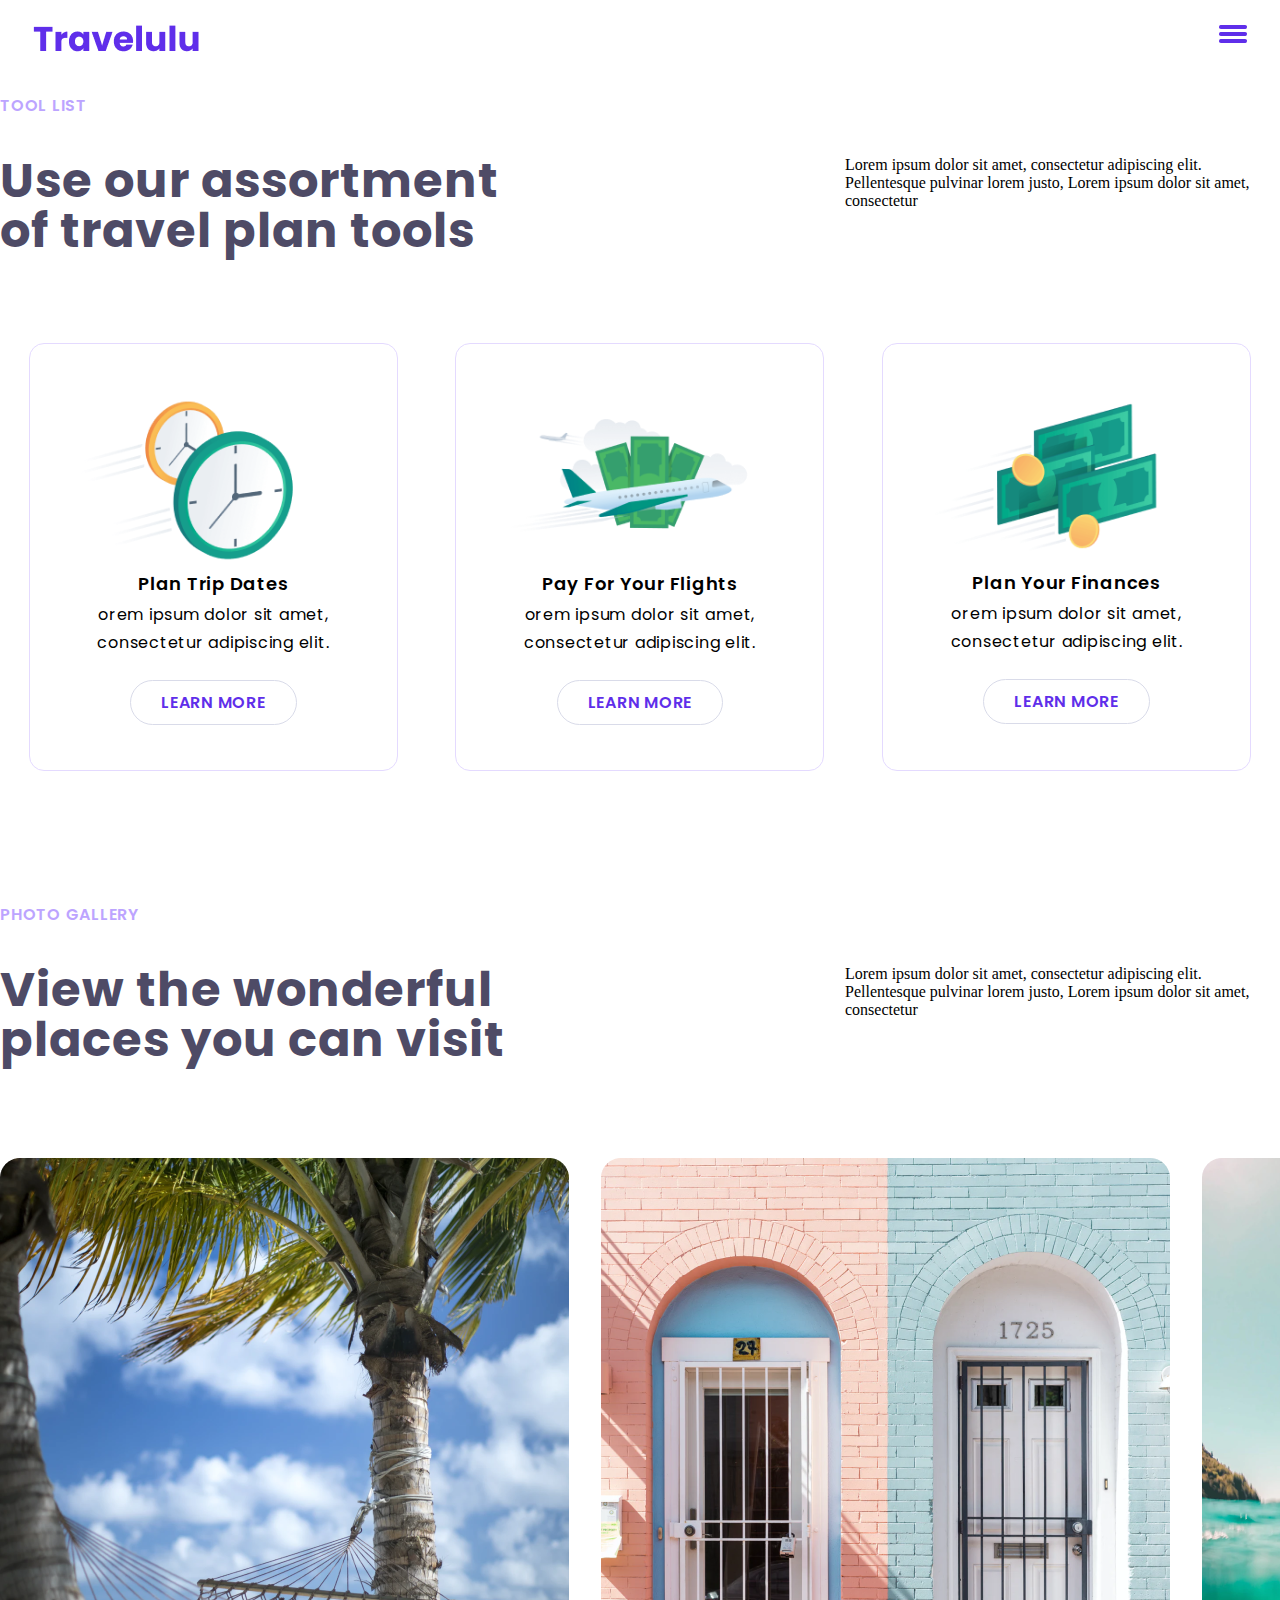
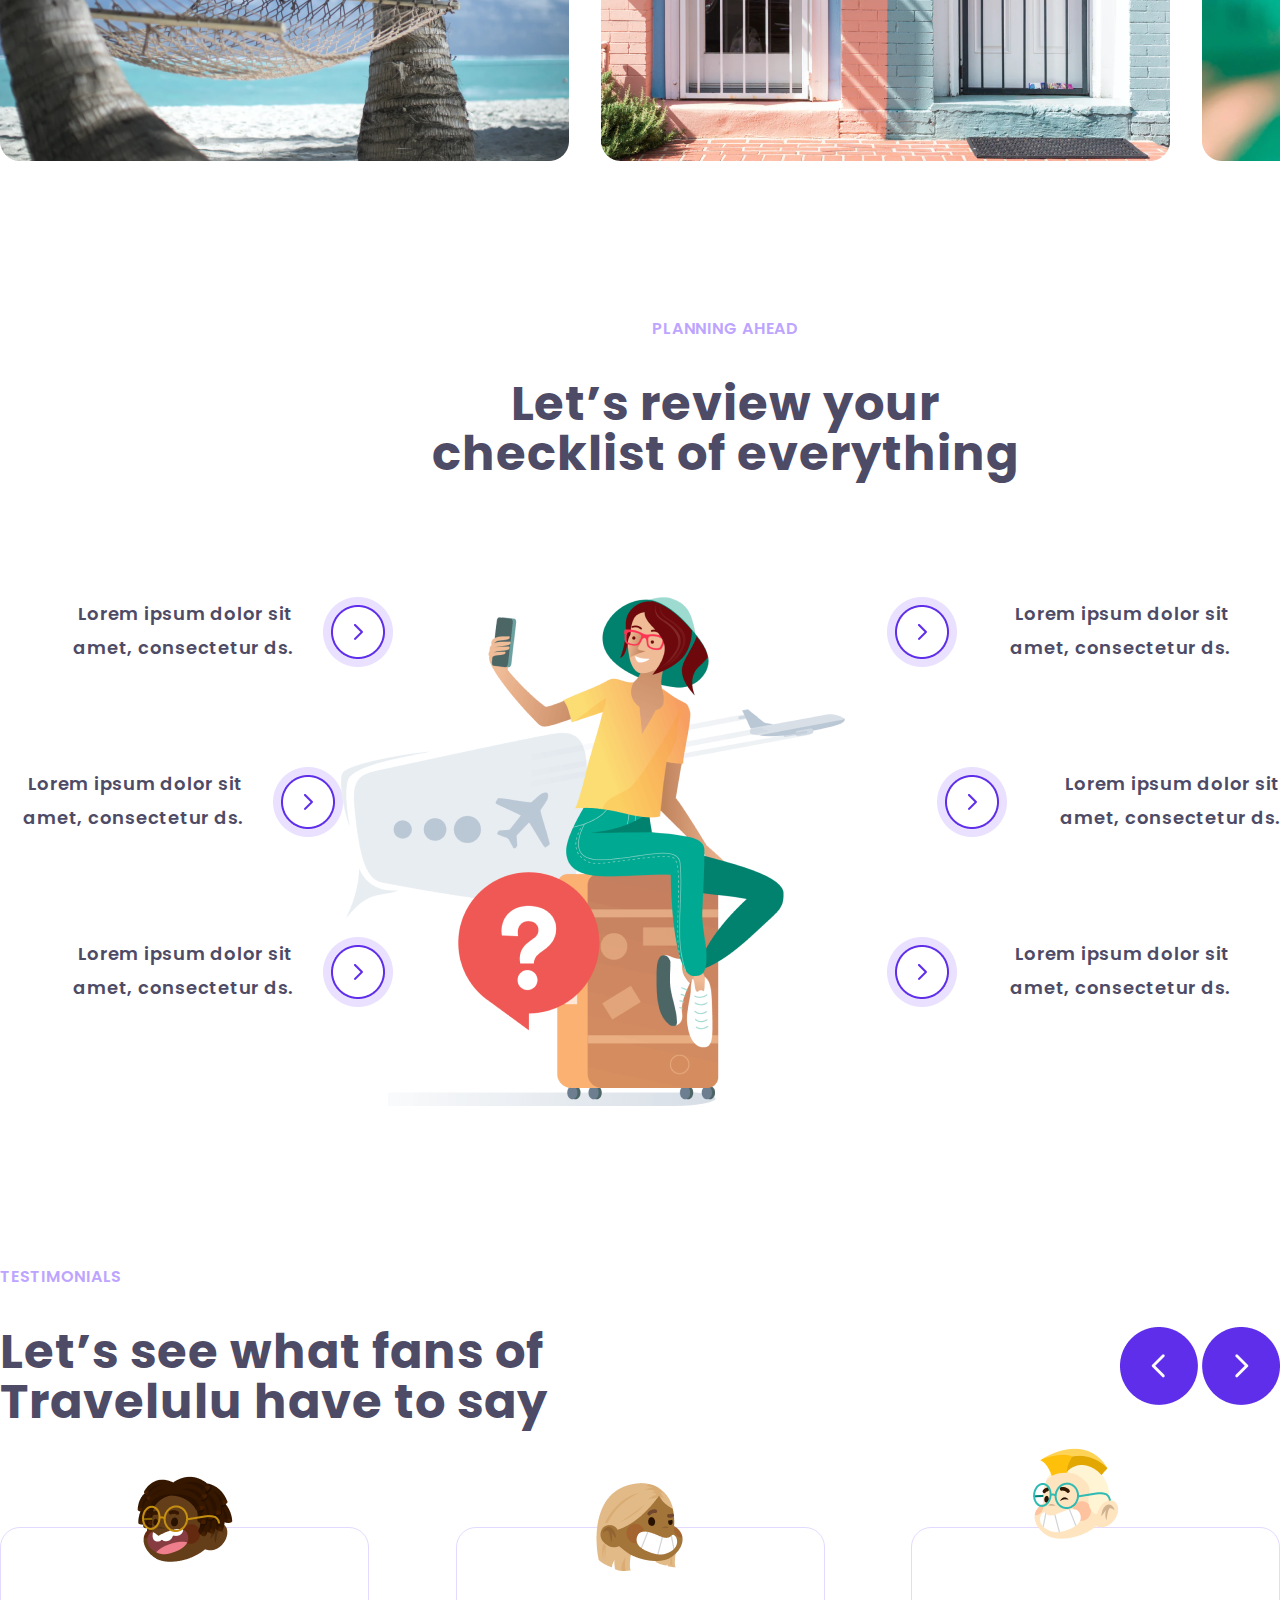
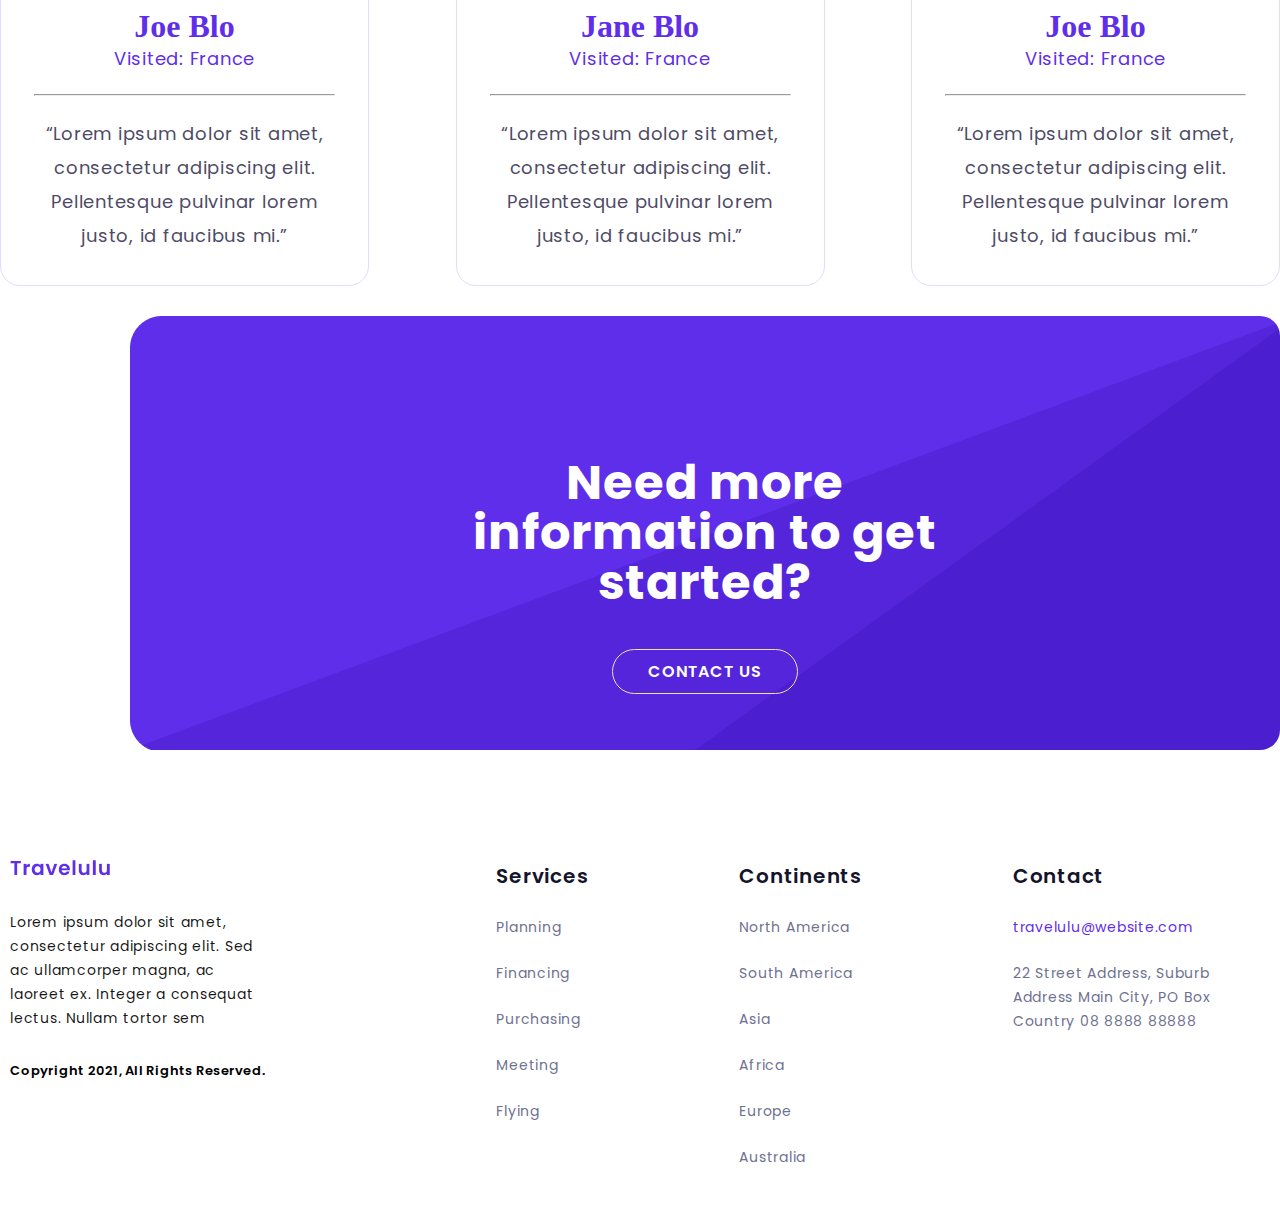
==== index.html @ a47defc5 "first commit" ====
<!DOCTYPE html>
<html lang="en">
  <head>
    <meta charset="UTF-8" />
    <meta name="viewport" content="width=device-width, initial-scale=1.0" />
    <title>Document</title>
    <link rel="preconnect" href="https://fonts.googleapis.com" />
    <link rel="preconnect" href="https://fonts.gstatic.com" crossorigin />
    <link
      href="https://fonts.googleapis.com/css2?family=Poppins:ital,wght@0,100;0,200;0,300;0,400;0,500;0,600;0,700;0,800;0,900;1,100;1,200;1,300;1,400;1,500;1,600;1,700;1,800;1,900&display=swap"
      rel="stylesheet"
    />
    <link
      rel="stylesheet"
      href="https://cdnjs.cloudflare.com/ajax/libs/font-awesome/6.5.2/css/all.min.css "
    />
    <link rel="stylesheet" href="./style.css" />
  </head>
  <body>
    <header>
      <div class="container">
        <nav class="header__nav">
          <img src="./img/Traveluluheader logo.png" alt="header logo" />
          <img src="./img/Menunav icon.png" alt="nav img" height="18px" />
        </nav>
      </div>
    </header>
    <!-- <main>
      <div class="container">
        <section class="plan">
          <div class="plan__content">
            <h1 class="plan__text">Plan your next big trip overseas.</h1>
            <a style="margin-right: 25px" class="plan__link" href="#"
              >BEGIN PLANS</a
            >
            <a class="plan__link" href="#">REVIEW PLANS</a>
          </div>
          <div class="plan__img-div">
            <img
              class="plan__img"
              src="./img/Boardinghome picture.png"
              alt="home picture"
              width="1090px"
            />
          </div>
        </section>
        <!- responsiv  -->
    <!-- <div class="plan__responsiv">
          <h1 class="plan__text">Plan your next big trip overseas.</h1>
          <div class="plan__responsiv-link">
            <a style="margin-right: 25px" class="plan__link" href="#"
              >BEGIN PLANS</a
            >
            <a class="plan__link" href="#">REVIEW PLANS</a>
          </div>
        </div> -->
    <!-- travel  -->

    <!-- <section class="travel">
          <div class="travel__menu">
            <div class="travel__icon">
              <img
                class="travel__img"
                src="./img/AirplaneTiltsamalyot.png"
                alt="samalyot icon"
              />
            </div>
            <div>
              <h1 class="travel__text">23,973</h1>
              <p class="travel__text--title">
                Travel to over 23 thousand locations around the world.
              </p>
            </div>
          </div>
          <div class="travel__menu">
            <div class="travel__icon">
              <img
                class="travel__img"
                src="./img/GlobeHemisphereEastglobbal.png"
                alt="googleapis icon"
              />
            </div>
            <div>
              <h1 class="travel__text">23,973</h1>
              <p class="travel__text--title">
                Read tens of thousands of reviews of destinations.
              </p>
            </div>
          </div>
          <div class="travel__menu">
            <div class="travel__icon">
              <img
                class="travel__img"
                src="./img/Bicycle.png"
                alt="Bicycle icon"
              />
            </div>
            <div>
              <h1 class="travel__text">23,973</h1>
              <p class="travel__text--title">
                Visited by millions of travellers every single day.
              </p>
            </div>
          </div>
        </section> -->
    <!-- </div>
    </main>  -->
    <!-- tool-list  -->
    <section class="tool-list">
      <div class="container">
        <p class="tool-list-comment">TOOL LIST</p>
        <div class="tool-list-content">
          <h1 class="tool-list__text">
            Use our assortment of travel plan tools
          </h1>
          <p class="tool-list-title">
            Lorem ipsum dolor sit amet, consectetur adipiscing elit.
            Pellentesque pulvinar lorem justo, Lorem ipsum dolor sit amet,
            consectetur
          </p>
        </div>
        <div class="trevel-plan">
          <div class="trevel-plan-tools">
            <img
              class="trevel-plan-tools-img"
              src="./img/time (3).png"
              alt="time img"
              width="280px"
            />
            <h1 class="trevel-plan-tools-text">Plan Trip Dates</h1>
            <p class="trevel-plan-tools-title">
              orem ipsum dolor sit amet, consectetur adipiscing elit.
            </p>
            <a class="trevel-plan-tools-link" href="#">LEARN MORE</a>
          </div>
          <div class="trevel-plan-tools">
            <img
              class="trevel-plan-tools-img"
              src="./img/plane-and-money.png"
              alt="plane-and-money"
              width="280px"
            />
            <h1 class="trevel-plan-tools-text">Pay For Your Flights</h1>
            <p class="trevel-plan-tools-title">
              orem ipsum dolor sit amet, consectetur adipiscing elit.
            </p>
            <a class="trevel-plan-tools-link" href="#">LEARN MORE</a>
          </div>
          <div class="trevel-plan-tools">
            <img
              class="trevel-plan-tools-img"
              src="./img/money.png"
              alt="money"
              width="280px"
            />
            <h1 class="trevel-plan-tools-text">Plan Your Finances</h1>
            <p class="trevel-plan-tools-title">
              orem ipsum dolor sit amet, consectetur adipiscing elit.
            </p>
            <a class="trevel-plan-tools-link" href="#">LEARN MORE</a>
          </div>
        </div>
      </div>
    </section>
    <section class="PHOTO-GALLERY">
      <div class="container">
        <p class="PHOTO-GALLERY-comment">PHOTO GALLERY</p>
        <div class="PHOTO-GALLERY__content">
          <h1 class="PHOTO-GALLERY__text">
            View the wonderful places you can visit
          </h1>
          <p class="PHOTO-GALLERY__title">
            Lorem ipsum dolor sit amet, consectetur adipiscing elit.
            Pellentesque pulvinar lorem justo, Lorem ipsum dolor sit amet,
            consectetur
          </p>
        </div>

        <div class="galleriya">
          <img src="./img/Rectangle 12TREE.png" alt="NETURAL " />
          <img src="./img/Rectangle 13EWIK.png" alt="DOORS" />
          <img src="./img/Rectangle 16RASM.png" alt="HALF PICTURE" />
          <img src="#" alt="" />
        </div>
      </div>
    </section>
    <!-- PLANNING AHEAD  -->
    <section class="PLANNING-AHEAD">
      <div class="container">
        <div class="PLANNING-AHEAD__content">
          <h3 class="PLANNING-AHEAD__text-h3">PLANNING AHEAD</h3>
          <h1 class="PLANNING-AHEAD__text-h1">
            Let’s review your checklist of everything
          </h1>
        </div>
        <div class="checklist">
          <div class="checklist__menu-div">
            <div class="checklist__menu-content">
              <p class="checklist-text">
                Lorem ipsum dolor sit amet, consectetur ds.
              </p>
              <img src="./img/Button with Icon Onlyicon.png" alt="icon" />
            </div>
            <div class="checklist__menu-content-2">
              <p class="checklist-text">
                Lorem ipsum dolor sit amet, consectetur ds.
              </p>
              <img
                class="checklist-icon"
                src="./img/Button with Icon Onlyicon.png"
                alt="icon"
              />
            </div>
            <div class="checklist__menu-content">
              <p class="checklist-text">
                Lorem ipsum dolor sit amet, consectetur ds.
              </p>
              <img src="./img/Button with Icon Onlyicon.png" alt="icon" />
            </div>
          </div>
          <div>
            <img class="checklist__img" src="./img/airhelp.png" alt="airhelp" />
          </div>
          <div class="checklist__menu-div">
            <div class="checklist__menu-content-2">
              <img src="./img/Button with Icon Onlyicon.png" alt="icon" />
              <p class="checklist-text">
                Lorem ipsum dolor sit amet, consectetur ds.
              </p>
            </div>
            <div class="checklist__menu-content">
              <img
                class="checklist-icon"
                src="./img/Button with Icon Onlyicon.png"
                alt="icon"
              />
              <p class="checklist-text">
                Lorem ipsum dolor sit amet, consectetur ds.
              </p>
            </div>
            <div class="checklist__menu-content-2">
              <img src="./img/Button with Icon Onlyicon.png" alt="icon" />
              <p class="checklist-text">
                Lorem ipsum dolor sit amet, consectetur ds.
              </p>
            </div>
          </div>
        </div>
      </div>
    </section>
    <section class="TESTIMONIALS">
      <div class="container">
        <h3 class="TESTIMONIALS__content-text-h3">TESTIMONIALS</h3>
        <div class="TESTIMONIALS__content">
          <h1 class="TESTIMONIALS__content-text">
            Let’s see what fans of Travelulu have to say
          </h1>
          <div class="TESTIMONIALS-div">
            <img
              class="TESTIMONIALS__img"
              src="./img/Button with Icon Onlyyumaloq.png"
              alt="nimadir"
            />
            <img
              class="TESTIMONIALS__img"
              src="./img/Button with Icon Onlydoira.png"
              alt="nimadir"
            />
          </div>
        </div>
        <div class="visited">
          <div class="visited__content">
            <img
              class="avatar__img"
              src="./img/Avatar faceavatar joe.png"
              alt="avatar joe"
            />
            <h1 class="visited__text">Joe Blo</h1>
            <p class="visited__title">Visited: France</p>
            <hr class="visited__hr" />
            <p class="visited__title-lorem">
              “Lorem ipsum dolor sit amet, consectetur adipiscing elit.
              Pellentesque pulvinar lorem justo, id faucibus mi.”
            </p>
          </div>
          <div class="visited__content">
            <img
              class="avatar__img"
              src="./img/Avatar face 2girl.png"
              alt="avatar joe"
            />
            <h1 class="visited__text">Jane Blo</h1>
            <p class="visited__title">Visited: France</p>
            <hr class="visited__hr" />
            <p class="visited__title-lorem">
              “Lorem ipsum dolor sit amet, consectetur adipiscing elit.
              Pellentesque pulvinar lorem justo, id faucibus mi.”
            </p>
          </div>
          <div class="visited__content">
            <img
              class="avatar__img"
              src="./img/Avatar 3.png"
              alt="avatar joe"
            />
            <h1 class="visited__text">Joe Blo</h1>
            <p class="visited__title">Visited: France</p>
            <hr class="visited__hr" />
            <p class="visited__title-lorem">
              “Lorem ipsum dolor sit amet, consectetur adipiscing elit.
              Pellentesque pulvinar lorem justo, id faucibus mi.”
            </p>
          </div>
        </div>
      </div>
    </section>
    <section class="information">
      <div class="container">
        <div class="information__content">
          <h1 class="information__text">
            Need more information to get started?
          </h1>
          <a class="information__link" href="#">CONTACT US</a>
        </div>
      </div>
    </section>
    <footer>
      <div class="container">
        <div class="footer__mather-div">
          <div class="travelulu">
            <img src="./img/Travelulufooter logo.png" alt="footer logo" />
            <p class="travelulu__title">
              Lorem ipsum dolor sit amet, consectetur adipiscing elit. Sed ac
              ullamcorper magna, ac laoreet ex. Integer a consequat lectus. Nullam
              tortor sem
            </p>
            <h3 class="travelulu__text">Copyright 2021, All Rights Reserved.</h3>
          </div>
          <div class="footer__menu">  
            <div class="footer__ul">
              <h1 class="footer__text">Services</h1>
            <ul>
              <li> <a class="footer__link" href="#">Planning</a></li>
              <li> <a class="footer__link" href="#">Financing</a></li>
              <li> <a class="footer__link" href="#">Purchasing</a></li>
              <li> <a class="footer__link" href="#">Meeting</a></li>
              <li> <a class="footer__link" href="#">Flying</a></li>
              
            </ul>
            </div>
            <div class="footer__ul">
              <h1 class="footer__text">Continents</h1>
            <ul>
              <li> <a class="footer__link" href="#"> North America</a></li>
              <li> <a class="footer__link" href="#">South America</a></li>
              <li> <a class="footer__link" href="#">Asia</a></li>
              <li> <a class="footer__link" href="#">Africa</a></li>
              <li> <a class="footer__link" href="#">Europe</a></li>
              <li> <a class="footer__link" href="#">Australia</a></li>
              
            </ul>
            </div>
            <div class="footer__ul-li">
              <h1 class="footer__text">Contact</h1>
            <ul>
              <li> <a class="footer__link-li" href="#"> travelulu@website.com</a></li>
              <li> <a class="footer__link" href="#">
                22 Street Address,
                Suburb Address
                Main City, PO Box
                Country
                
                08 8888 88888
              </a></li>
              
              
            </ul>
            </div>
            
          </div>
        </div>

        </div>
        
    </footer>
  </body>
</html>
---- style.css ----
* {
  padding: 0;
  margin: 0;
  list-style: none;
  text-decoration: none;
  box-sizing: border-box;
}

.container {
  max-width: 1440px;
  /* width: 100%; */
  padding: 15px 0;
  margin: auto;
}
/* HEADER  */

.header__nav {
  display: flex;
  justify-content: space-between;
  padding: 10px 33px;
}

/* main(plan) */

main{
  /* position: relative; */
}

.plan {
  display: flex;
  justify-content: space-between;
  /* gap: 50px; */
  /* position: relative; */
}

.plan__content{
  padding-left: 30px;
}

.plan__text {
  max-width: 669px;
  font-family: Poppins;
  font-size: 64px;
  font-weight: 700;
  line-height: 66px;
  letter-spacing: 0.9999998807907104px;
  text-align: left;
  color: #4e4b66;
  margin-bottom: 25px;
  margin-top: 194px;
  padding-bottom: 20px;
  
}

.plan__link {
  border: 1px solid #5f2eea;
  border-radius: 30px;
  padding: 12.5px 30px;
  font-family: Poppins;
  font-size: 16px;
  font-weight: 600;
  line-height: 28px;
  letter-spacing: 0.75px;
  text-align: center;
  color: #5f2eea;
  /* margin-right: 10px; */
  z-index: 2;
  max-width: 243px;
  height: 64px;
}

.plan__link:hover {
  color: #f7f7fc;
  background-color: #5f2eea;
  border-color: #5f2eea;
}

.plan__img-div{
  position: relative;
}

.plan__img{

position: absolute;
  right: 1%;
}

.plan__responsiv{
  display: none;
}

@media screen and  (max-width: 1084px) {
  .plan{
    flex-direction: column;
  }

  
  .plan__content{
    padding-left: 30px;
    display: none;
  }


  .plan__img{
    width: 500px;
    right: %;
  }

  .plan__responsiv{
    margin-top: 350px;
    display: block;
font-family: Poppins;
font-size: 48px;
font-weight: 700;
line-height: 50px;
letter-spacing: 0.9999998807907104px;
text-align: left;
color: #4E4B66;
padding-left: 30px;

  }
  

  .plan__text{
    font-family: Poppins;
font-size: 48px;
font-weight: 700;
line-height: 50px;
letter-spacing: 0.9999998807907104px;
text-align: left;
color: #4E4B66;color: #4E4B66;
  }
}


@media screen and  (max-width: 451px){
  .plan__img{
    width: 300px;
    right: 10%;
  
  }
  .plan__responsiv{
    margin-top: 130px;
  }
}

@media screen and  (max-width: 486px){
 
  .plan__responsiv-link{
    display: flex;
    flex-direction: column;
    row-gap: 20px;
  }

  .plan__link{
    max-width: 572px;
  }

  .plan__link:hover {
    color: #f7f7fc;
    background-color: #5f2eea;
    border-color: #5f2eea;
  }
}


/* travel  */

.travel{
  max-width: 1440px;
  display: flex;
  position: absolute;
  top: 161%;
  border: 1px solid #6E7191;
  border-right: none;
  border-left: none;
}

.travel__menu{
  display: flex;
  gap: 20px;
  padding: 49px 55px;
  border-right: 1px solid #D9DBE9;
  max-width: 473px;
}

.travel__text{
font-family: Poppins;
font-size: 32px;
font-weight: 700;
line-height: 34px;
letter-spacing: 0.9999998807907104px;
text-align: left;
color: #2A00A2;
}

.travel__text--title{
margin-top: 15px;
font-family: Poppins;
font-size: 16px;
font-weight: 400;
line-height: 28px;
letter-spacing: 0.75px;
text-align: left;
 color: #6E7191;
}

@media screen and  (max-width: 826px){
 .travel{

  flex-direction: column;
  top: 0;
  /* bottom: -100%; */
  transform: translateY(100%);
 }
}


/* tool-list  */

.tool-list{
  margin-bottom: 100px;
}

.tool-list-content{
 display: flex;
 justify-content: space-between;
 margin-top: 36px;
 /* margin-bottom: 100px; */
}

.tool-list-comment{
  font-family: Poppins;
font-size: 16px;
font-weight: 600;
line-height: 28px;
letter-spacing: 0.75px;
text-align: left;
color: #BCA4FF;
}

.tool-list__text{
font-family: Poppins;
font-size: 48px;
font-weight: 700;
line-height: 50px;
letter-spacing: 0.9999998807907104px;
text-align: left;
color: #4E4B66;
max-width: 515px;
}

.tool-list-title{
  max-width: 435px;
  
}


/* trevel-plan  */

.trevel-plan{
  margin-top: 87px;
  display: flex;
  justify-content: space-around;
  /* margin-bottom: 100px; */
  /* gap: 32px; */
}

.trevel-plan-tools{
  max-width: 369px;
  padding: 53px 33px;
  text-align: center;
  border: 1px solid #E4DAFF;
  border-radius: 15px;
  
}

.trevel-plan-tools-text{
  font-family: Poppins;
  font-size: 18px;
  font-weight: 600;
  line-height: 34px;
  letter-spacing: 0.75px;
  text-align: center;
  color: #000000;
}

.trevel-plan-tools-title{
  font-family: Poppins;
  font-size: 16px;
  font-weight: 400;
  line-height: 28px;
  letter-spacing: 0.75px;
  text-align: center;
color: #000000;  
padding-bottom: 32px;
}

.trevel-plan-tools-link{
  border: 1px solid #D9DBE9;
 max-width: 245px;
padding: 10px 30px;
font-family: Poppins;
font-size: 16px;
font-weight: 600;
line-height: 28px;
letter-spacing: 0.75px;
text-align: center;
color: #5F2EEA;
border-radius: 30px;
}

.trevel-plan-tools-link:hover{
  background-color:#5F2EEA ;
  color: white;
}

/* PHOTO-GALLERY  */


.PHOTO-GALLERY{
  margin-bottom: 124px;
}

.PHOTO-GALLERY-comment{
  font-family: Poppins;
  font-size: 16px;
  font-weight: 600;
  line-height: 28px;
  letter-spacing: 0.75px;
  text-align: left;
  color: #BCA4FF; 
}

.PHOTO-GALLERY__content{
  display: flex;
 justify-content: space-between;
 margin-top: 36px;
 margin-bottom:93px ;
}

.PHOTO-GALLERY__text{
  font-family: Poppins;
font-size: 48px;
font-weight: 700;
line-height: 50px;
letter-spacing: 0.9999998807907104px;
text-align: left;
color: #4E4B66;
max-width: 515px;
}

.PHOTO-GALLERY__title{
  max-width: 435px;
}

.galleriya{
display: flex;
justify-content: space-evenly;
gap: 32px;
}


/* PLANNING-AHEAD  */


.PLANNING-AHEAD{
  margin-bottom: 126px;
}

.PLANNING-AHEAD__content{
  max-width: 629px;
  margin-left: 411px;
  margin-bottom: 118px;
}


.PLANNING-AHEAD__text-h3{
  font-family: Poppins;
font-size: 16px;
font-weight: 600;
line-height: 28px;
letter-spacing: 0.75px;
text-align: center;
color: #BCA4FF;
}

.PLANNING-AHEAD__text-h1{
padding-top: 36px;
font-family: Poppins;
font-size: 48px;
font-weight: 700;
line-height: 50px;
letter-spacing: 0.9999998807907104px;
text-align: center;
color: #4E4B66;

}


/* PLANNING-AHEAD  */

.checklist{
  display: flex;
  justify-content: space-between;
  position: relative;
}



.checklist__menu-content{
  display: flex;
  gap: 30px;
  text-align: center;
  padding-bottom: 100px;
  margin-left: 50px;
}

.checklist__menu-content-2{
  display: flex;
  gap: 30px;
  text-align: center;
  padding-bottom: 100px;
}

.checklist-icon{
  max-width: 70px;

}

.checklist-text{
  max-width: 243px;
font-family: Poppins;
font-size: 18px;
font-weight: 600;
line-height: 34px;
letter-spacing: 0.75px;
text-align: right;
color: #4E4B66;

}

.checklist__img{
  position: absolute;
  right: 20%;
}


/* TESTIMONIALS  */


.ESTIMONIALS{
  margin-bottom: 94px;
}

.TESTIMONIALS__content-text-h3{
  font-family: Poppins;
font-size: 16px;
font-weight: 600;
line-height: 28px;
letter-spacing: 0.75px;
text-align: left;
color: #BCA4FF;
}

.TESTIMONIALS__content{
  display: flex;
  justify-content: space-between;
  margin-top: 36px;
}

.ESTIMONIALS-div{
display: flex;
justify-content: space-between;
gap: 30px;
}

.TESTIMONIALS__content-text{
  max-width: 577px;
font-family: Poppins;
font-size: 48px;
font-weight: 700;
line-height: 50px;
letter-spacing: 0.9999998807907104px;
text-align: left;
color: #4E4B66;

}


/* visited  */


.visited{
  /* position: relative; */
  margin-top:100px;
  display: flex;
  justify-content: space-between;

}

.visited__content{
  border: 1px solid #E4DAFF;
  max-width: 369px;
height: 359px;

border-radius: 20px;
border: 1px 0px 0px 0px;
opacity: 0px;
position: relative;
padding: 80px 33px 42px 33px;


}

.avatar__img{
  position: absolute;
  top: -25%;
  left: 30%;
}

.visited__text{
  color: #5F2EEA; 
  text-align: center;
}

.visited__title{
  font-family: Poppins;
  font-size: 18px;
  font-weight: 400;
  line-height: 27px;
  letter-spacing: 0.75px;
  text-align: center;
  color: #5F2EEA; 
}

.visited__hr{
  margin-top: 22px;
}


.visited__title-lorem{
  margin-top: 21px;
font-family: Poppins;
font-size: 18px;
font-weight: 400;
line-height: 34px;
letter-spacing: 0.75px;
text-align: center;
color: #4E4B66;
}


/* information  */



.information__content{
  
  max-width: 1169px;
  height: 434px;
  border: 1px solid black;
  padding: 142px 281px 195px 281px;
  border-radius: 20px;
  background-image: url(./img/Mask\ Groupinformation.png);
  background-repeat: no-repeat;
  background: cover;
  text-align: center;
  margin-left: 130px;
  border: none;
}


.information__text{
  max-width: 605px;
font-family: Poppins;
font-size: 48px;
font-weight: 700;
line-height: 50px;
letter-spacing: 0.9999998807907104px;
text-align: center;
color: #FFFFFF;
margin-bottom: 50px;
}

.information__link{
  max-width: 218px;
  padding: 10px 35px;
  border: 1px solid wheat;
  border-radius: 30px;
  
font-family: Poppins;
font-size: 16px;
font-weight: 600;
line-height: 28px;
letter-spacing: 0.75px;
text-align: center;
color: #FCFCFC;
}

/* footer  */
footer{
  margin-top: 80px;
}


.footer__mather-div{
  display: flex;
  justify-content: space-around;
  gap: 209px;
}

.travelulu{
  max-width: 257px;
  /* width: 100%; */
}


.travelulu__title{
  padding-top: 30px;
font-family: Poppins;
font-size: 14px;
font-weight: 400;
line-height: 24px;
letter-spacing: 0.75px;
text-align: left;
color: #000000e8;
}


.travelulu__text{
padding-top: 30px;
font-family: Poppins;
font-size: 13px;
font-weight: 600;
line-height: 22px;
letter-spacing: 0.25px;
text-align: left;
color:#000000 ;
}

.footer__menu{
display: flex;
justify-content: space-between;
gap: 151px;
}

.footer__text{

font-family: Poppins;
font-size: 20px;
font-weight: 600;
line-height: 32px;
letter-spacing: 0.75px;
text-align: left;
color: #14142B;
padding-bottom: 23px;
}

.footer__link{
  
font-family: Poppins;
font-size: 14px;
font-weight: 400;
line-height: 24px;
letter-spacing: 0.75px;
text-align: left;
color: #6E7191;
padding-top: 22px;
}

.footer__ul-li{
  max-width: 257px;
}

li{
  padding-bottom: 22px;
}

.footer__link-li{

font-family: Poppins;
font-size: 14px;
font-weight: 400;
line-height: 24px;
letter-spacing: 0.75px;
text-align: left;
color: #5F2EEA;
}
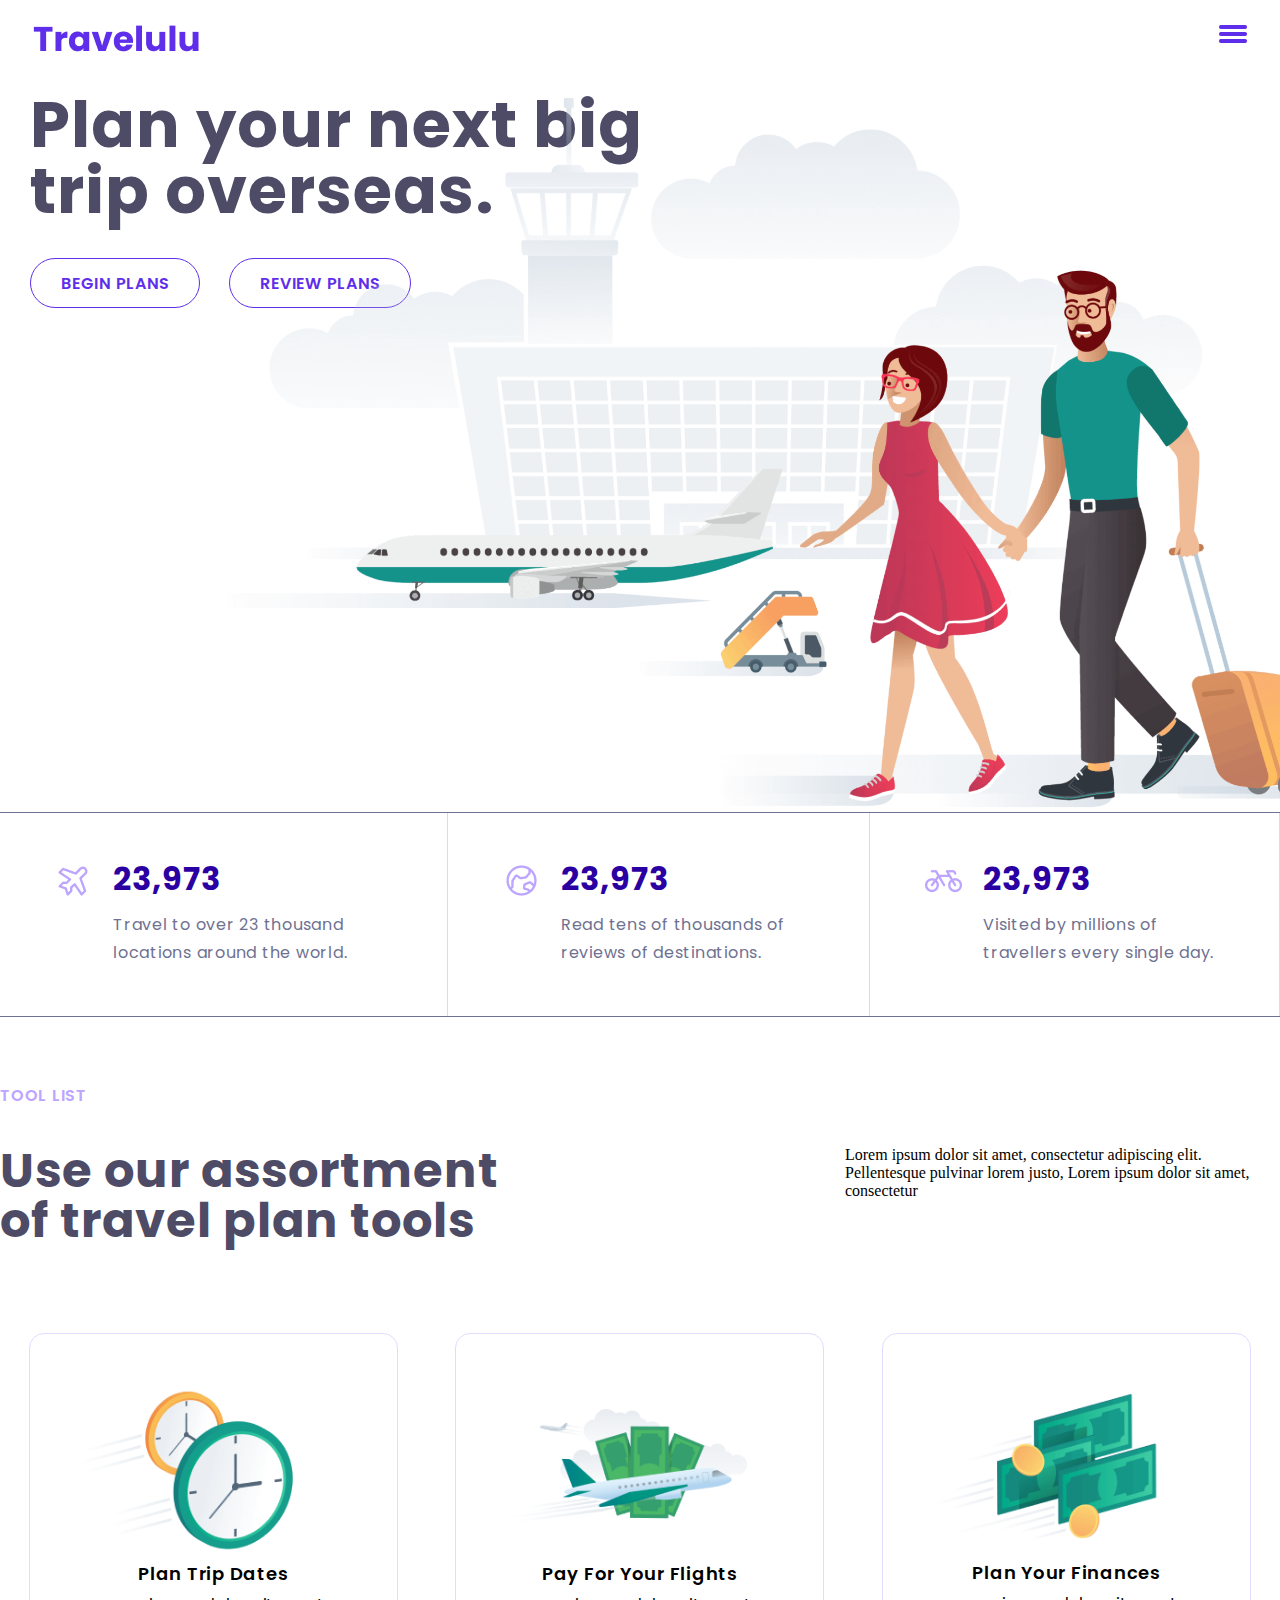
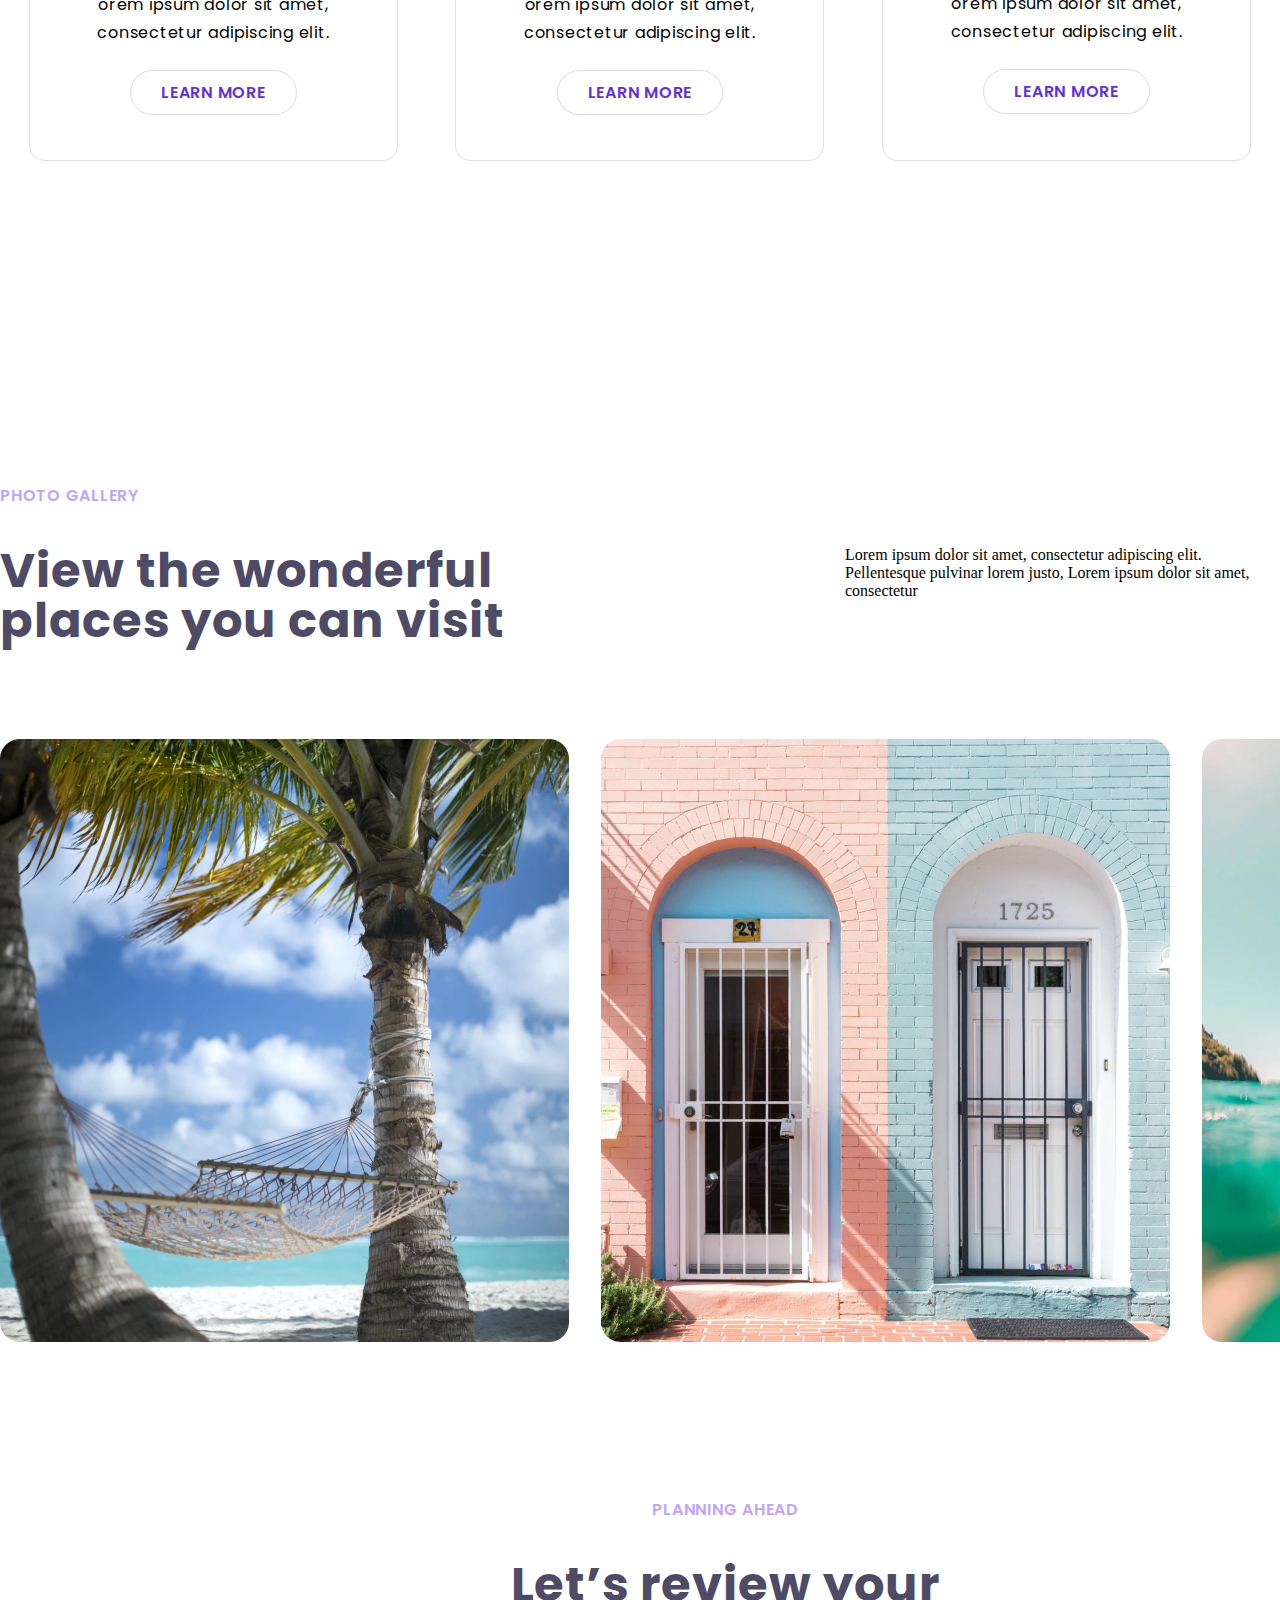
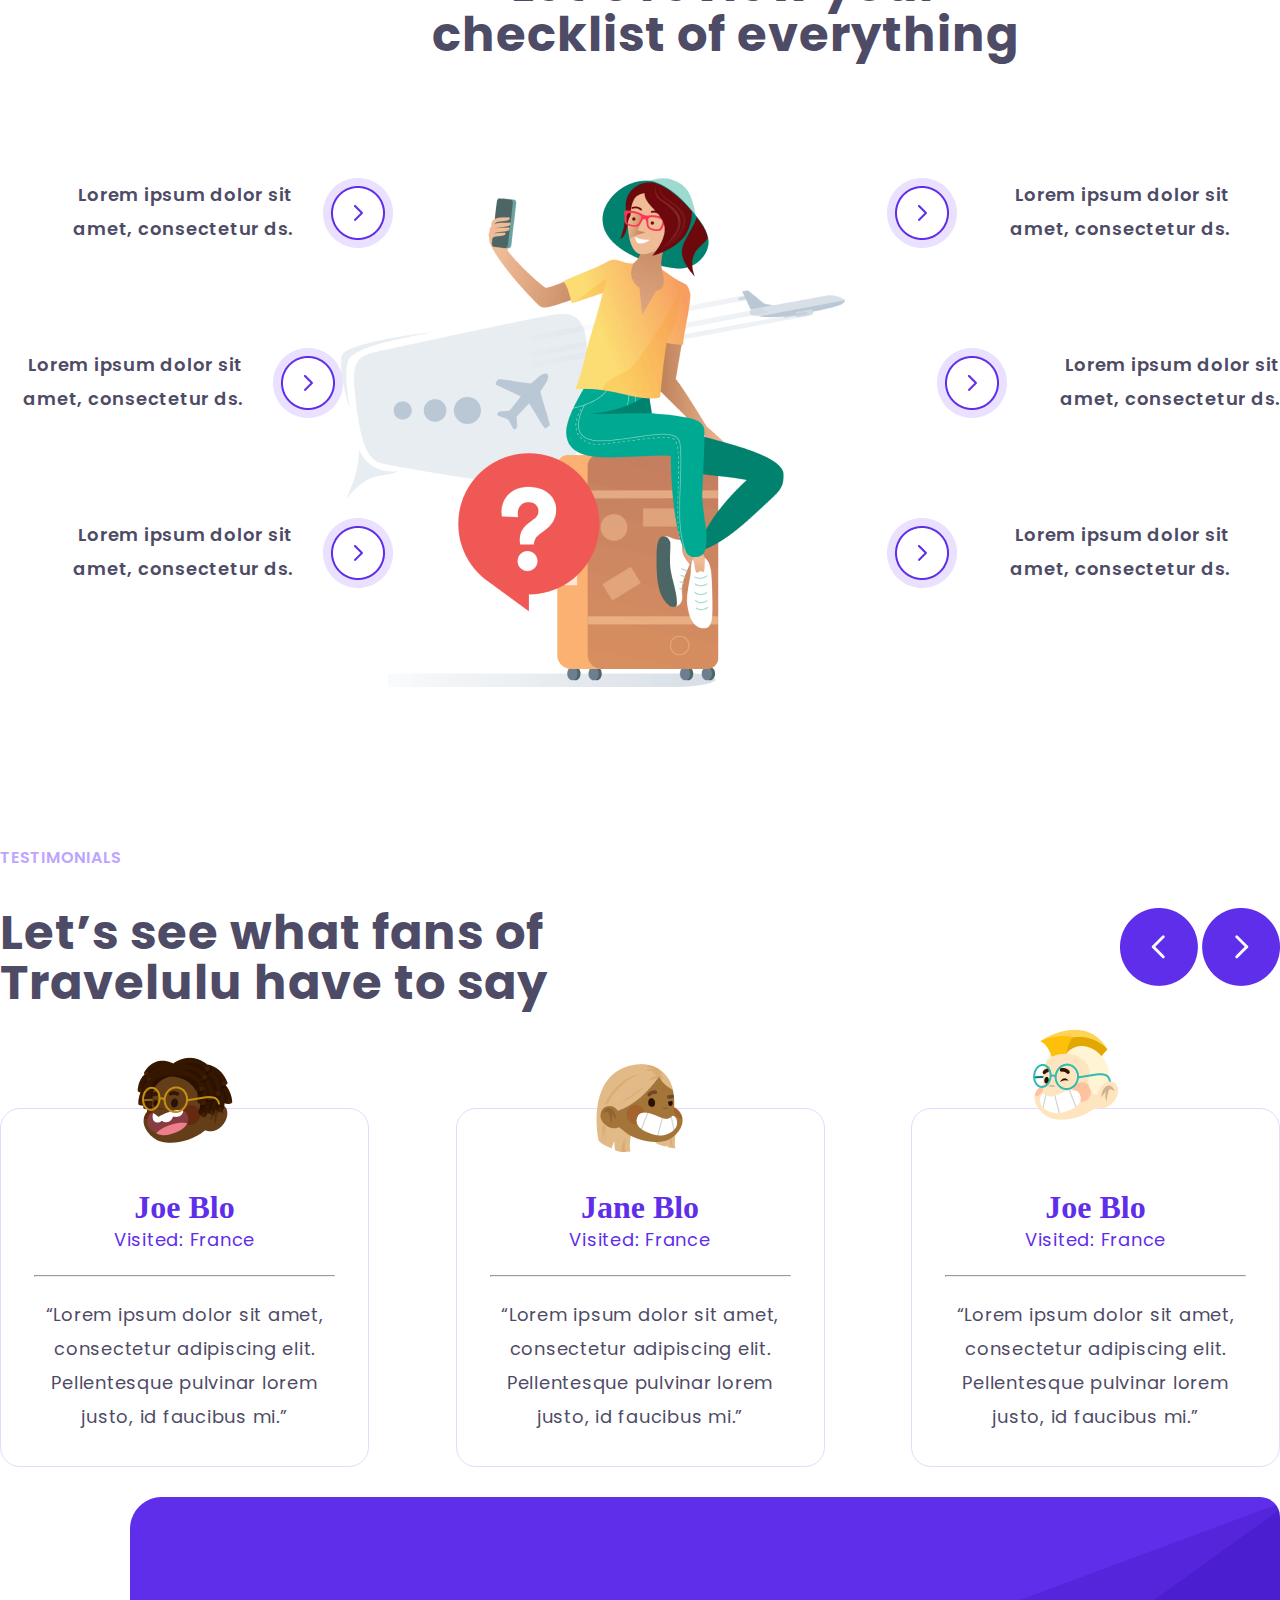
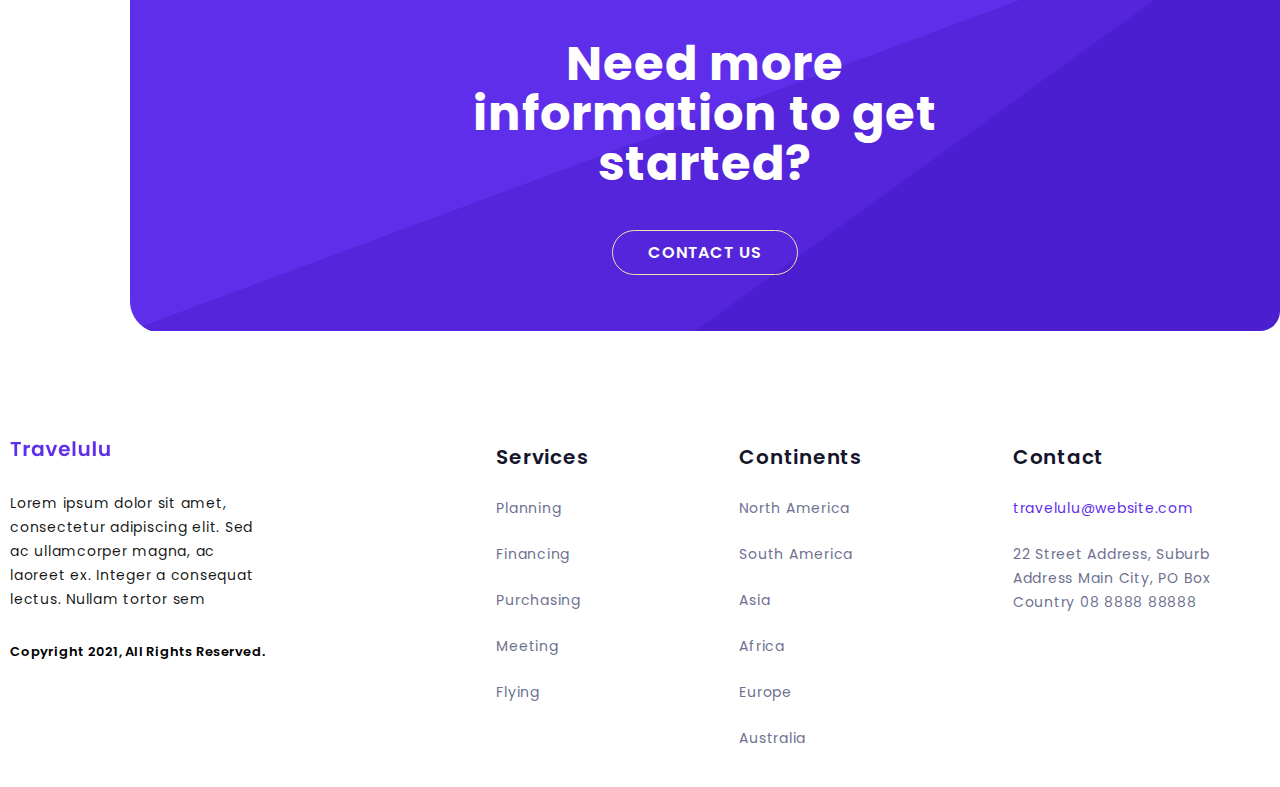
==== commit 67aaa8c1: "change sections" ====
--- a/index.html
+++ b/index.html
@@ -25,7 +25,7 @@
         </nav>
       </div>
     </header>
-    <!-- <main>
+    <main>
       <div class="container">
         <section class="plan">
           <div class="plan__content">
@@ -44,19 +44,19 @@
             />
           </div>
         </section>
-        <!- responsiv  -->
-    <!-- <div class="plan__responsiv">
+        <!-- responsiv  -->
+        <div class="plan__responsiv">
           <h1 class="plan__text">Plan your next big trip overseas.</h1>
           <div class="plan__responsiv-link">
             <a style="margin-right: 25px" class="plan__link" href="#"
               >BEGIN PLANS</a
-            >
+            > 
             <a class="plan__link" href="#">REVIEW PLANS</a>
           </div>
-        </div> -->
-    <!-- travel  -->
+        </div>
+        <!-- travel  -->
 
-    <!-- <section class="travel">
+        <section class="travel">
           <div class="travel__menu">
             <div class="travel__icon">
               <img
@@ -102,9 +102,9 @@
               </p>
             </div>
           </div>
-        </section> -->
-    <!-- </div>
-    </main>  -->
+        </section>
+      </div>
+    </main>
     <!-- tool-list  -->
     <section class="tool-list">
       <div class="container">
@@ -331,57 +331,52 @@
             <img src="./img/Travelulufooter logo.png" alt="footer logo" />
             <p class="travelulu__title">
               Lorem ipsum dolor sit amet, consectetur adipiscing elit. Sed ac
-              ullamcorper magna, ac laoreet ex. Integer a consequat lectus. Nullam
-              tortor sem
-            </p>
-            <h3 class="travelulu__text">Copyright 2021, All Rights Reserved.</h3>
-          </div>
-          <div class="footer__menu">  
+              ullamcorper magna, ac laoreet ex. Integer a consequat lectus.
+              Nullam tortor sem
+            </p>
+            <h3 class="travelulu__text">
+              Copyright 2021, All Rights Reserved.
+            </h3>
+          </div>
+          <div class="footer__menu">
             <div class="footer__ul">
               <h1 class="footer__text">Services</h1>
-            <ul>
-              <li> <a class="footer__link" href="#">Planning</a></li>
-              <li> <a class="footer__link" href="#">Financing</a></li>
-              <li> <a class="footer__link" href="#">Purchasing</a></li>
-              <li> <a class="footer__link" href="#">Meeting</a></li>
-              <li> <a class="footer__link" href="#">Flying</a></li>
-              
-            </ul>
+              <ul>
+                <li><a class="footer__link" href="#">Planning</a></li>
+                <li><a class="footer__link" href="#">Financing</a></li>
+                <li><a class="footer__link" href="#">Purchasing</a></li>
+                <li><a class="footer__link" href="#">Meeting</a></li>
+                <li><a class="footer__link" href="#">Flying</a></li>
+              </ul>
             </div>
             <div class="footer__ul">
               <h1 class="footer__text">Continents</h1>
-            <ul>
-              <li> <a class="footer__link" href="#"> North America</a></li>
-              <li> <a class="footer__link" href="#">South America</a></li>
-              <li> <a class="footer__link" href="#">Asia</a></li>
-              <li> <a class="footer__link" href="#">Africa</a></li>
-              <li> <a class="footer__link" href="#">Europe</a></li>
-              <li> <a class="footer__link" href="#">Australia</a></li>
-              
-            </ul>
+              <ul>
+                <li><a class="footer__link" href="#"> North America</a></li>
+                <li><a class="footer__link" href="#">South America</a></li>
+                <li><a class="footer__link" href="#">Asia</a></li>
+                <li><a class="footer__link" href="#">Africa</a></li>
+                <li><a class="footer__link" href="#">Europe</a></li>
+                <li><a class="footer__link" href="#">Australia</a></li>
+              </ul>
             </div>
             <div class="footer__ul-li">
               <h1 class="footer__text">Contact</h1>
-            <ul>
-              <li> <a class="footer__link-li" href="#"> travelulu@website.com</a></li>
-              <li> <a class="footer__link" href="#">
-                22 Street Address,
-                Suburb Address
-                Main City, PO Box
-                Country
-                
-                08 8888 88888
-              </a></li>
-              
-              
-            </ul>
-            </div>
-            
-          </div>
-        </div>
-
-        </div>
-        
+              <ul>
+                <li>
+                  <a class="footer__link-li" href="#"> travelulu@website.com</a>
+                </li>
+                <li>
+                  <a class="footer__link" href="#">
+                    22 Street Address, Suburb Address Main City, PO Box Country
+                    08 8888 88888
+                  </a>
+                </li>
+              </ul>
+            </div>
+          </div>
+        </div>
+      </div>
     </footer>
   </body>
 </html>
--- a/style.css
+++ b/style.css
@@ -22,18 +22,20 @@
 
 /* main(plan) */
 
-main{
+main {
   /* position: relative; */
+  height: 110vh;
 }
 
 .plan {
   display: flex;
   justify-content: space-between;
+  height: 80vh;
   /* gap: 50px; */
   /* position: relative; */
 }
 
-.plan__content{
+.plan__content {
   padding-left: 30px;
 }
 
@@ -47,9 +49,7 @@
   text-align: left;
   color: #4e4b66;
   margin-bottom: 25px;
-  margin-top: 194px;
   padding-bottom: 20px;
-  
 }
 
 .plan__link {
@@ -75,84 +75,77 @@
   border-color: #5f2eea;
 }
 
-.plan__img-div{
+.plan__img-div {
   position: relative;
 }
 
-.plan__img{
-
-position: absolute;
+.plan__img {
+  position: absolute;
   right: 1%;
-}
-
-.plan__responsiv{
+  height: 100%;
+}
+
+.plan__responsiv {
   display: none;
 }
 
-@media screen and  (max-width: 1084px) {
-  .plan{
+@media screen and (max-width: 1084px) {
+  .plan {
     flex-direction: column;
   }
 
-  
-  .plan__content{
+  .plan__content {
     padding-left: 30px;
     display: none;
   }
 
-
-  .plan__img{
+  .plan__img {
     width: 500px;
-    right: %;
-  }
-
-  .plan__responsiv{
+  }
+
+  .plan__responsiv {
     margin-top: 350px;
     display: block;
-font-family: Poppins;
-font-size: 48px;
-font-weight: 700;
-line-height: 50px;
-letter-spacing: 0.9999998807907104px;
-text-align: left;
-color: #4E4B66;
-padding-left: 30px;
-
-  }
-  
-
-  .plan__text{
     font-family: Poppins;
-font-size: 48px;
-font-weight: 700;
-line-height: 50px;
-letter-spacing: 0.9999998807907104px;
-text-align: left;
-color: #4E4B66;color: #4E4B66;
-  }
-}
-
-
-@media screen and  (max-width: 451px){
-  .plan__img{
+    font-size: 48px;
+    font-weight: 700;
+    line-height: 50px;
+    letter-spacing: 0.9999998807907104px;
+    text-align: left;
+    color: #4e4b66;
+    padding-left: 30px;
+  }
+
+  .plan__text {
+    font-family: Poppins;
+    font-size: 48px;
+    font-weight: 700;
+    line-height: 50px;
+    letter-spacing: 0.9999998807907104px;
+    text-align: left;
+    color: #4e4b66;
+    color: #4e4b66;
+  }
+}
+
+@media screen and (max-width: 451px) {
+  .plan__img {
     width: 300px;
     right: 10%;
-  
-  }
-  .plan__responsiv{
+  }
+  .plan__responsiv {
     margin-top: 130px;
   }
 }
 
-@media screen and  (max-width: 486px){
- 
-  .plan__responsiv-link{
+@media screen and (max-width: 486px) {
+  .plan__responsiv-link {
     display: flex;
     flex-direction: column;
     row-gap: 20px;
   }
 
-  .plan__link{
+  .plan__link {
     max-width: 572px;
   }
 
@@ -163,102 +156,98 @@
   }
 }
 
-
 /* travel  */
 
-.travel{
+.travel {
   max-width: 1440px;
   display: flex;
   position: absolute;
-  top: 161%;
-  border: 1px solid #6E7191;
+  border: 1px solid #6e7191;
   border-right: none;
   border-left: none;
 }
 
-.travel__menu{
+.travel__menu {
   display: flex;
   gap: 20px;
   padding: 49px 55px;
-  border-right: 1px solid #D9DBE9;
+  border-right: 1px solid #d9dbe9;
   max-width: 473px;
 }
 
-.travel__text{
-font-family: Poppins;
-font-size: 32px;
-font-weight: 700;
-line-height: 34px;
-letter-spacing: 0.9999998807907104px;
-text-align: left;
-color: #2A00A2;
-}
-
-.travel__text--title{
-margin-top: 15px;
-font-family: Poppins;
-font-size: 16px;
-font-weight: 400;
-line-height: 28px;
-letter-spacing: 0.75px;
-text-align: left;
- color: #6E7191;
-}
-
-@media screen and  (max-width: 826px){
- .travel{
-
-  flex-direction: column;
-  top: 0;
-  /* bottom: -100%; */
-  transform: translateY(100%);
- }
-}
-
+.travel__text {
+  font-family: Poppins;
+  font-size: 32px;
+  font-weight: 700;
+  line-height: 34px;
+  letter-spacing: 0.9999998807907104px;
+  text-align: left;
+  color: #2a00a2;
+}
+
+.travel__text--title {
+  margin-top: 15px;
+  font-family: Poppins;
+  font-size: 16px;
+  font-weight: 400;
+  line-height: 28px;
+  letter-spacing: 0.75px;
+  text-align: left;
+  color: #6e7191;
+}
+
+@media screen and (max-width: 826px) {
+  .travel {
+    flex-direction: column;
+    top: 0;
+    /* bottom: -100%; */
+    transform: translateY(100%);
+  }
+}
 
 /* tool-list  */
 
-.tool-list{
+.tool-list {
+  display: block;
   margin-bottom: 100px;
-}
-
-.tool-list-content{
- display: flex;
- justify-content: space-between;
- margin-top: 36px;
- /* margin-bottom: 100px; */
-}
-
-.tool-list-comment{
-  font-family: Poppins;
-font-size: 16px;
-font-weight: 600;
-line-height: 28px;
-letter-spacing: 0.75px;
-text-align: left;
-color: #BCA4FF;
-}
-
-.tool-list__text{
-font-family: Poppins;
-font-size: 48px;
-font-weight: 700;
-line-height: 50px;
-letter-spacing: 0.9999998807907104px;
-text-align: left;
-color: #4E4B66;
-max-width: 515px;
-}
-
-.tool-list-title{
+  height: 100vh;
+}
+
+.tool-list-content {
+  display: flex;
+  justify-content: space-between;
+  margin-top: 36px;
+  /* margin-bottom: 100px; */
+}
+
+.tool-list-comment {
+  font-family: Poppins;
+  font-size: 16px;
+  font-weight: 600;
+  line-height: 28px;
+  letter-spacing: 0.75px;
+  text-align: left;
+  color: #bca4ff;
+}
+
+.tool-list__text {
+  font-family: Poppins;
+  font-size: 48px;
+  font-weight: 700;
+  line-height: 50px;
+  letter-spacing: 0.9999998807907104px;
+  text-align: left;
+  color: #4e4b66;
+  max-width: 515px;
+}
+
+.tool-list-title {
   max-width: 435px;
-  
-}
-
+}
 
 /* trevel-plan  */
 
-.trevel-plan{
+.trevel-plan {
   margin-top: 87px;
   display: flex;
   justify-content: space-around;
@@ -266,16 +255,15 @@
   /* gap: 32px; */
 }
 
-.trevel-plan-tools{
+.trevel-plan-tools {
   max-width: 369px;
   padding: 53px 33px;
   text-align: center;
-  border: 1px solid #E4DAFF;
+  border: 1px solid #e4daff;
   border-radius: 15px;
-  
-}
-
-.trevel-plan-tools-text{
+}
+
+.trevel-plan-tools-text {
   font-family: Poppins;
   font-size: 18px;
   font-weight: 600;
@@ -285,130 +273,122 @@
   color: #000000;
 }
 
-.trevel-plan-tools-title{
+.trevel-plan-tools-title {
   font-family: Poppins;
   font-size: 16px;
   font-weight: 400;
   line-height: 28px;
   letter-spacing: 0.75px;
   text-align: center;
-color: #000000;  
-padding-bottom: 32px;
-}
-
-.trevel-plan-tools-link{
-  border: 1px solid #D9DBE9;
- max-width: 245px;
-padding: 10px 30px;
-font-family: Poppins;
-font-size: 16px;
-font-weight: 600;
-line-height: 28px;
-letter-spacing: 0.75px;
-text-align: center;
-color: #5F2EEA;
-border-radius: 30px;
-}
-
-.trevel-plan-tools-link:hover{
-  background-color:#5F2EEA ;
+  color: #000000;
+  padding-bottom: 32px;
+}
+
+.trevel-plan-tools-link {
+  border: 1px solid #d9dbe9;
+  max-width: 245px;
+  padding: 10px 30px;
+  font-family: Poppins;
+  font-size: 16px;
+  font-weight: 600;
+  line-height: 28px;
+  letter-spacing: 0.75px;
+  text-align: center;
+  color: #5f2eea;
+  border-radius: 30px;
+}
+
+.trevel-plan-tools-link:hover {
+  background-color: #5f2eea;
   color: white;
 }
 
 /* PHOTO-GALLERY  */
 
-
-.PHOTO-GALLERY{
+.PHOTO-GALLERY {
   margin-bottom: 124px;
 }
 
-.PHOTO-GALLERY-comment{
-  font-family: Poppins;
-  font-size: 16px;
-  font-weight: 600;
-  line-height: 28px;
-  letter-spacing: 0.75px;
-  text-align: left;
-  color: #BCA4FF; 
-}
-
-.PHOTO-GALLERY__content{
-  display: flex;
- justify-content: space-between;
- margin-top: 36px;
- margin-bottom:93px ;
-}
-
-.PHOTO-GALLERY__text{
-  font-family: Poppins;
-font-size: 48px;
-font-weight: 700;
-line-height: 50px;
-letter-spacing: 0.9999998807907104px;
-text-align: left;
-color: #4E4B66;
-max-width: 515px;
-}
-
-.PHOTO-GALLERY__title{
+.PHOTO-GALLERY-comment {
+  font-family: Poppins;
+  font-size: 16px;
+  font-weight: 600;
+  line-height: 28px;
+  letter-spacing: 0.75px;
+  text-align: left;
+  color: #bca4ff;
+}
+
+.PHOTO-GALLERY__content {
+  display: flex;
+  justify-content: space-between;
+  margin-top: 36px;
+  margin-bottom: 93px;
+}
+
+.PHOTO-GALLERY__text {
+  font-family: Poppins;
+  font-size: 48px;
+  font-weight: 700;
+  line-height: 50px;
+  letter-spacing: 0.9999998807907104px;
+  text-align: left;
+  color: #4e4b66;
+  max-width: 515px;
+}
+
+.PHOTO-GALLERY__title {
   max-width: 435px;
 }
 
-.galleriya{
-display: flex;
-justify-content: space-evenly;
-gap: 32px;
-}
-
+.galleriya {
+  display: flex;
+  justify-content: space-evenly;
+  gap: 32px;
+}
 
 /* PLANNING-AHEAD  */
 
-
-.PLANNING-AHEAD{
+.PLANNING-AHEAD {
   margin-bottom: 126px;
 }
 
-.PLANNING-AHEAD__content{
+.PLANNING-AHEAD__content {
   max-width: 629px;
   margin-left: 411px;
   margin-bottom: 118px;
 }
 
-
-.PLANNING-AHEAD__text-h3{
-  font-family: Poppins;
-font-size: 16px;
-font-weight: 600;
-line-height: 28px;
-letter-spacing: 0.75px;
-text-align: center;
-color: #BCA4FF;
-}
-
-.PLANNING-AHEAD__text-h1{
-padding-top: 36px;
-font-family: Poppins;
-font-size: 48px;
-font-weight: 700;
-line-height: 50px;
-letter-spacing: 0.9999998807907104px;
-text-align: center;
-color: #4E4B66;
-
-}
-
+.PLANNING-AHEAD__text-h3 {
+  font-family: Poppins;
+  font-size: 16px;
+  font-weight: 600;
+  line-height: 28px;
+  letter-spacing: 0.75px;
+  text-align: center;
+  color: #bca4ff;
+}
+
+.PLANNING-AHEAD__text-h1 {
+  padding-top: 36px;
+  font-family: Poppins;
+  font-size: 48px;
+  font-weight: 700;
+  line-height: 50px;
+  letter-spacing: 0.9999998807907104px;
+  text-align: center;
+  color: #4e4b66;
+}
 
 /* PLANNING-AHEAD  */
 
-.checklist{
+.checklist {
   display: flex;
   justify-content: space-between;
   position: relative;
 }
 
-
-
-.checklist__menu-content{
+.checklist__menu-content {
   display: flex;
   gap: 30px;
   text-align: center;
@@ -416,147 +396,132 @@
   margin-left: 50px;
 }
 
-.checklist__menu-content-2{
+.checklist__menu-content-2 {
   display: flex;
   gap: 30px;
   text-align: center;
   padding-bottom: 100px;
 }
 
-.checklist-icon{
+.checklist-icon {
   max-width: 70px;
-
-}
-
-.checklist-text{
+}
+
+.checklist-text {
   max-width: 243px;
-font-family: Poppins;
-font-size: 18px;
-font-weight: 600;
-line-height: 34px;
-letter-spacing: 0.75px;
-text-align: right;
-color: #4E4B66;
-
-}
-
-.checklist__img{
+  font-family: Poppins;
+  font-size: 18px;
+  font-weight: 600;
+  line-height: 34px;
+  letter-spacing: 0.75px;
+  text-align: right;
+  color: #4e4b66;
+}
+
+.checklist__img {
   position: absolute;
   right: 20%;
 }
 
-
 /* TESTIMONIALS  */
 
-
-.ESTIMONIALS{
+.ESTIMONIALS {
   margin-bottom: 94px;
 }
 
-.TESTIMONIALS__content-text-h3{
-  font-family: Poppins;
-font-size: 16px;
-font-weight: 600;
-line-height: 28px;
-letter-spacing: 0.75px;
-text-align: left;
-color: #BCA4FF;
-}
-
-.TESTIMONIALS__content{
+.TESTIMONIALS__content-text-h3 {
+  font-family: Poppins;
+  font-size: 16px;
+  font-weight: 600;
+  line-height: 28px;
+  letter-spacing: 0.75px;
+  text-align: left;
+  color: #bca4ff;
+}
+
+.TESTIMONIALS__content {
   display: flex;
   justify-content: space-between;
   margin-top: 36px;
 }
 
-.ESTIMONIALS-div{
-display: flex;
-justify-content: space-between;
-gap: 30px;
-}
-
-.TESTIMONIALS__content-text{
+.ESTIMONIALS-div {
+  display: flex;
+  justify-content: space-between;
+  gap: 30px;
+}
+
+.TESTIMONIALS__content-text {
   max-width: 577px;
-font-family: Poppins;
-font-size: 48px;
-font-weight: 700;
-line-height: 50px;
-letter-spacing: 0.9999998807907104px;
-text-align: left;
-color: #4E4B66;
-
-}
-
+  font-family: Poppins;
+  font-size: 48px;
+  font-weight: 700;
+  line-height: 50px;
+  letter-spacing: 0.9999998807907104px;
+  text-align: left;
+  color: #4e4b66;
+}
 
 /* visited  */
 
-
-.visited{
+.visited {
   /* position: relative; */
-  margin-top:100px;
-  display: flex;
-  justify-content: space-between;
-
-}
-
-.visited__content{
-  border: 1px solid #E4DAFF;
+  margin-top: 100px;
+  display: flex;
+  justify-content: space-between;
+}
+
+.visited__content {
+  border: 1px solid #e4daff;
   max-width: 369px;
-height: 359px;
-
-border-radius: 20px;
-border: 1px 0px 0px 0px;
-opacity: 0px;
-position: relative;
-padding: 80px 33px 42px 33px;
-
-
-}
-
-.avatar__img{
+  height: 359px;
+
+  border-radius: 20px;
+  border: 1px 0px 0px 0px;
+  opacity: 0px;
+  position: relative;
+  padding: 80px 33px 42px 33px;
+}
+
+.avatar__img {
   position: absolute;
   top: -25%;
   left: 30%;
 }
 
-.visited__text{
-  color: #5F2EEA; 
-  text-align: center;
-}
-
-.visited__title{
+.visited__text {
+  color: #5f2eea;
+  text-align: center;
+}
+
+.visited__title {
   font-family: Poppins;
   font-size: 18px;
   font-weight: 400;
   line-height: 27px;
   letter-spacing: 0.75px;
   text-align: center;
-  color: #5F2EEA; 
-}
-
-.visited__hr{
+  color: #5f2eea;
+}
+
+.visited__hr {
   margin-top: 22px;
 }
 
-
-.visited__title-lorem{
+.visited__title-lorem {
   margin-top: 21px;
-font-family: Poppins;
-font-size: 18px;
-font-weight: 400;
-line-height: 34px;
-letter-spacing: 0.75px;
-text-align: center;
-color: #4E4B66;
-}
-
+  font-family: Poppins;
+  font-size: 18px;
+  font-weight: 400;
+  line-height: 34px;
+  letter-spacing: 0.75px;
+  text-align: center;
+  color: #4e4b66;
+}
 
 /* information  */
 
-
-
-.information__content{
-  
+.information__content {
   max-width: 1169px;
   height: 434px;
   border: 1px solid black;
@@ -570,120 +535,113 @@
   border: none;
 }
 
-
-.information__text{
+.information__text {
   max-width: 605px;
-font-family: Poppins;
-font-size: 48px;
-font-weight: 700;
-line-height: 50px;
-letter-spacing: 0.9999998807907104px;
-text-align: center;
-color: #FFFFFF;
-margin-bottom: 50px;
-}
-
-.information__link{
+  font-family: Poppins;
+  font-size: 48px;
+  font-weight: 700;
+  line-height: 50px;
+  letter-spacing: 0.9999998807907104px;
+  text-align: center;
+  color: #ffffff;
+  margin-bottom: 50px;
+}
+
+.information__link {
   max-width: 218px;
   padding: 10px 35px;
   border: 1px solid wheat;
   border-radius: 30px;
-  
-font-family: Poppins;
-font-size: 16px;
-font-weight: 600;
-line-height: 28px;
-letter-spacing: 0.75px;
-text-align: center;
-color: #FCFCFC;
+
+  font-family: Poppins;
+  font-size: 16px;
+  font-weight: 600;
+  line-height: 28px;
+  letter-spacing: 0.75px;
+  text-align: center;
+  color: #fcfcfc;
 }
 
 /* footer  */
-footer{
+footer {
   margin-top: 80px;
 }
 
-
-.footer__mather-div{
+.footer__mather-div {
   display: flex;
   justify-content: space-around;
   gap: 209px;
 }
 
-.travelulu{
+.travelulu {
   max-width: 257px;
   /* width: 100%; */
 }
 
-
-.travelulu__title{
+.travelulu__title {
   padding-top: 30px;
-font-family: Poppins;
-font-size: 14px;
-font-weight: 400;
-line-height: 24px;
-letter-spacing: 0.75px;
-text-align: left;
-color: #000000e8;
-}
-
-
-.travelulu__text{
-padding-top: 30px;
-font-family: Poppins;
-font-size: 13px;
-font-weight: 600;
-line-height: 22px;
-letter-spacing: 0.25px;
-text-align: left;
-color:#000000 ;
-}
-
-.footer__menu{
-display: flex;
-justify-content: space-between;
-gap: 151px;
-}
-
-.footer__text{
-
-font-family: Poppins;
-font-size: 20px;
-font-weight: 600;
-line-height: 32px;
-letter-spacing: 0.75px;
-text-align: left;
-color: #14142B;
-padding-bottom: 23px;
-}
-
-.footer__link{
-  
-font-family: Poppins;
-font-size: 14px;
-font-weight: 400;
-line-height: 24px;
-letter-spacing: 0.75px;
-text-align: left;
-color: #6E7191;
-padding-top: 22px;
-}
-
-.footer__ul-li{
+  font-family: Poppins;
+  font-size: 14px;
+  font-weight: 400;
+  line-height: 24px;
+  letter-spacing: 0.75px;
+  text-align: left;
+  color: #000000e8;
+}
+
+.travelulu__text {
+  padding-top: 30px;
+  font-family: Poppins;
+  font-size: 13px;
+  font-weight: 600;
+  line-height: 22px;
+  letter-spacing: 0.25px;
+  text-align: left;
+  color: #000000;
+}
+
+.footer__menu {
+  display: flex;
+  justify-content: space-between;
+  gap: 151px;
+}
+
+.footer__text {
+  font-family: Poppins;
+  font-size: 20px;
+  font-weight: 600;
+  line-height: 32px;
+  letter-spacing: 0.75px;
+  text-align: left;
+  color: #14142b;
+  padding-bottom: 23px;
+}
+
+.footer__link {
+  font-family: Poppins;
+  font-size: 14px;
+  font-weight: 400;
+  line-height: 24px;
+  letter-spacing: 0.75px;
+  text-align: left;
+  color: #6e7191;
+  padding-top: 22px;
+}
+
+.footer__ul-li {
   max-width: 257px;
 }
 
-li{
+li {
   padding-bottom: 22px;
 }
 
-.footer__link-li{
-
-font-family: Poppins;
-font-size: 14px;
-font-weight: 400;
-line-height: 24px;
-letter-spacing: 0.75px;
-text-align: left;
-color: #5F2EEA;
-}+.footer__link-li {
+  font-family: Poppins;
+  font-size: 14px;
+  font-weight: 400;
+  line-height: 24px;
+  letter-spacing: 0.75px;
+  text-align: left;
+  color: #5f2eea;
+}
